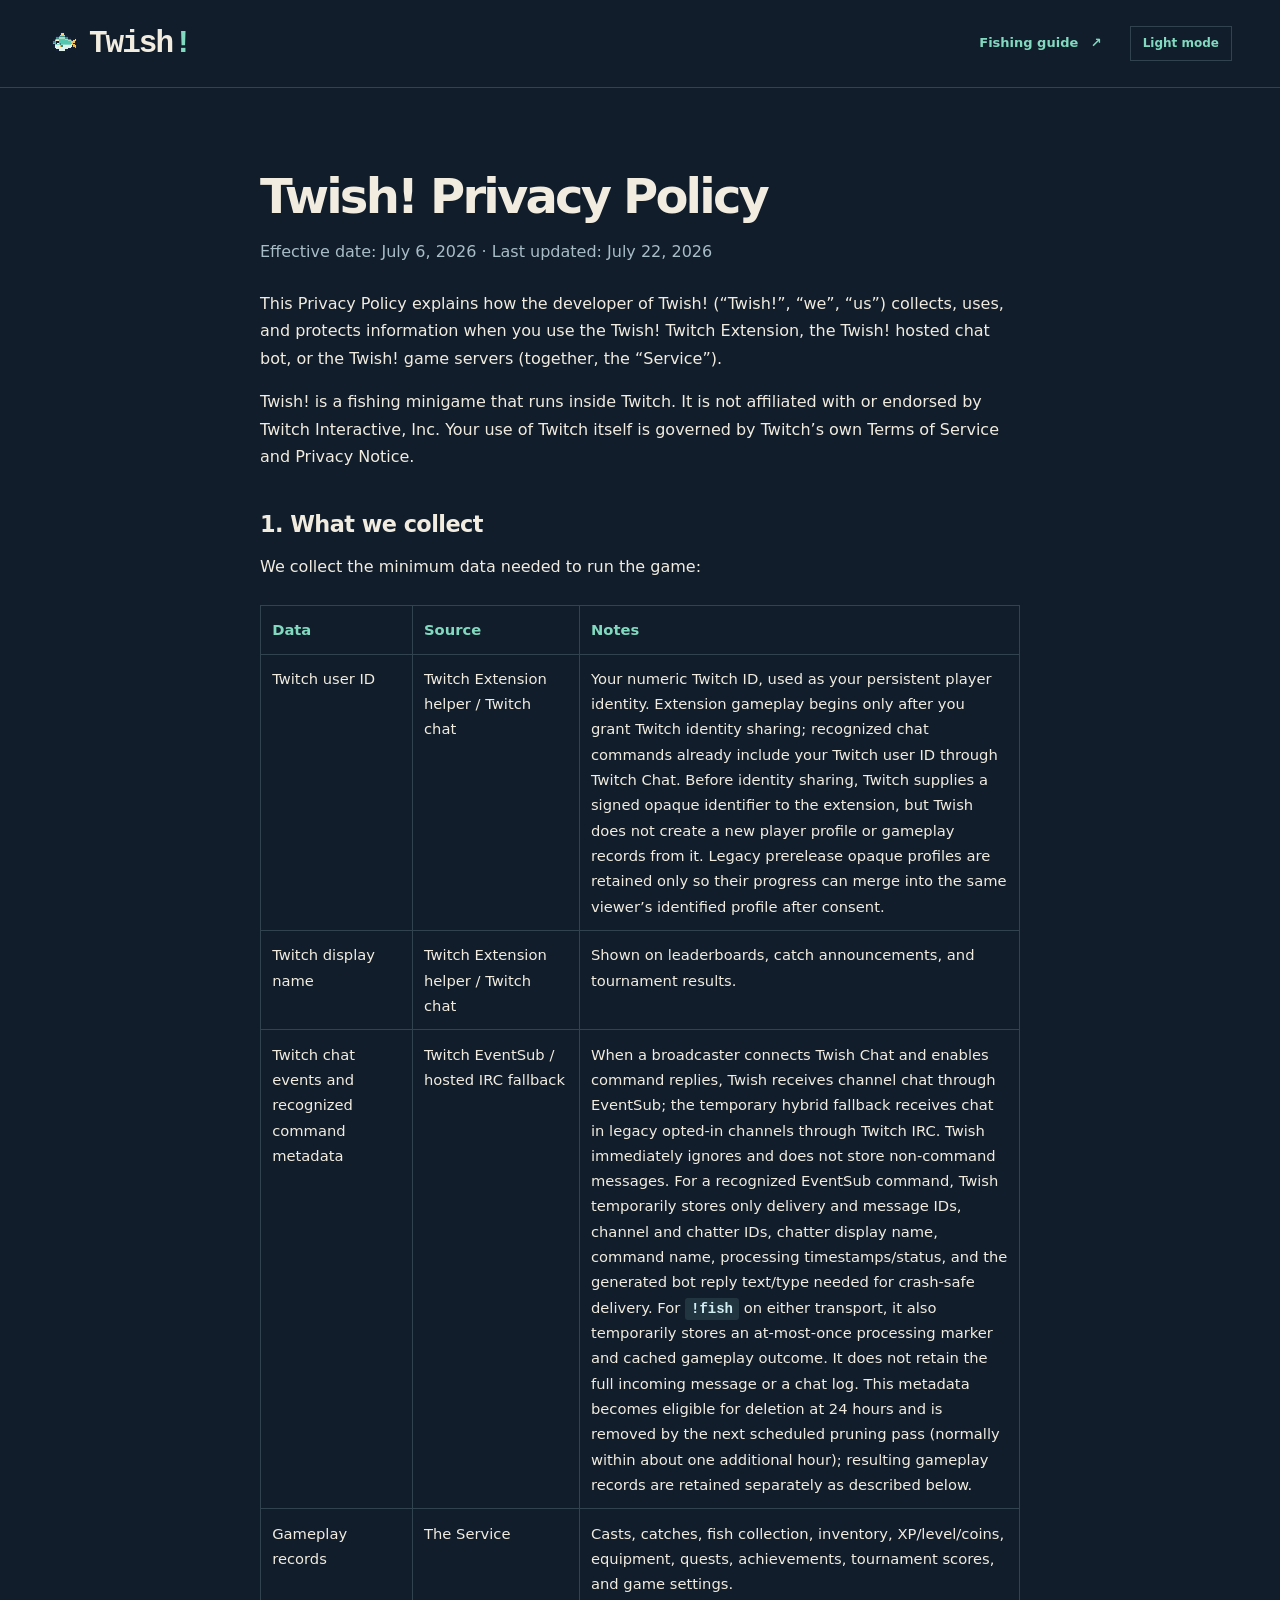
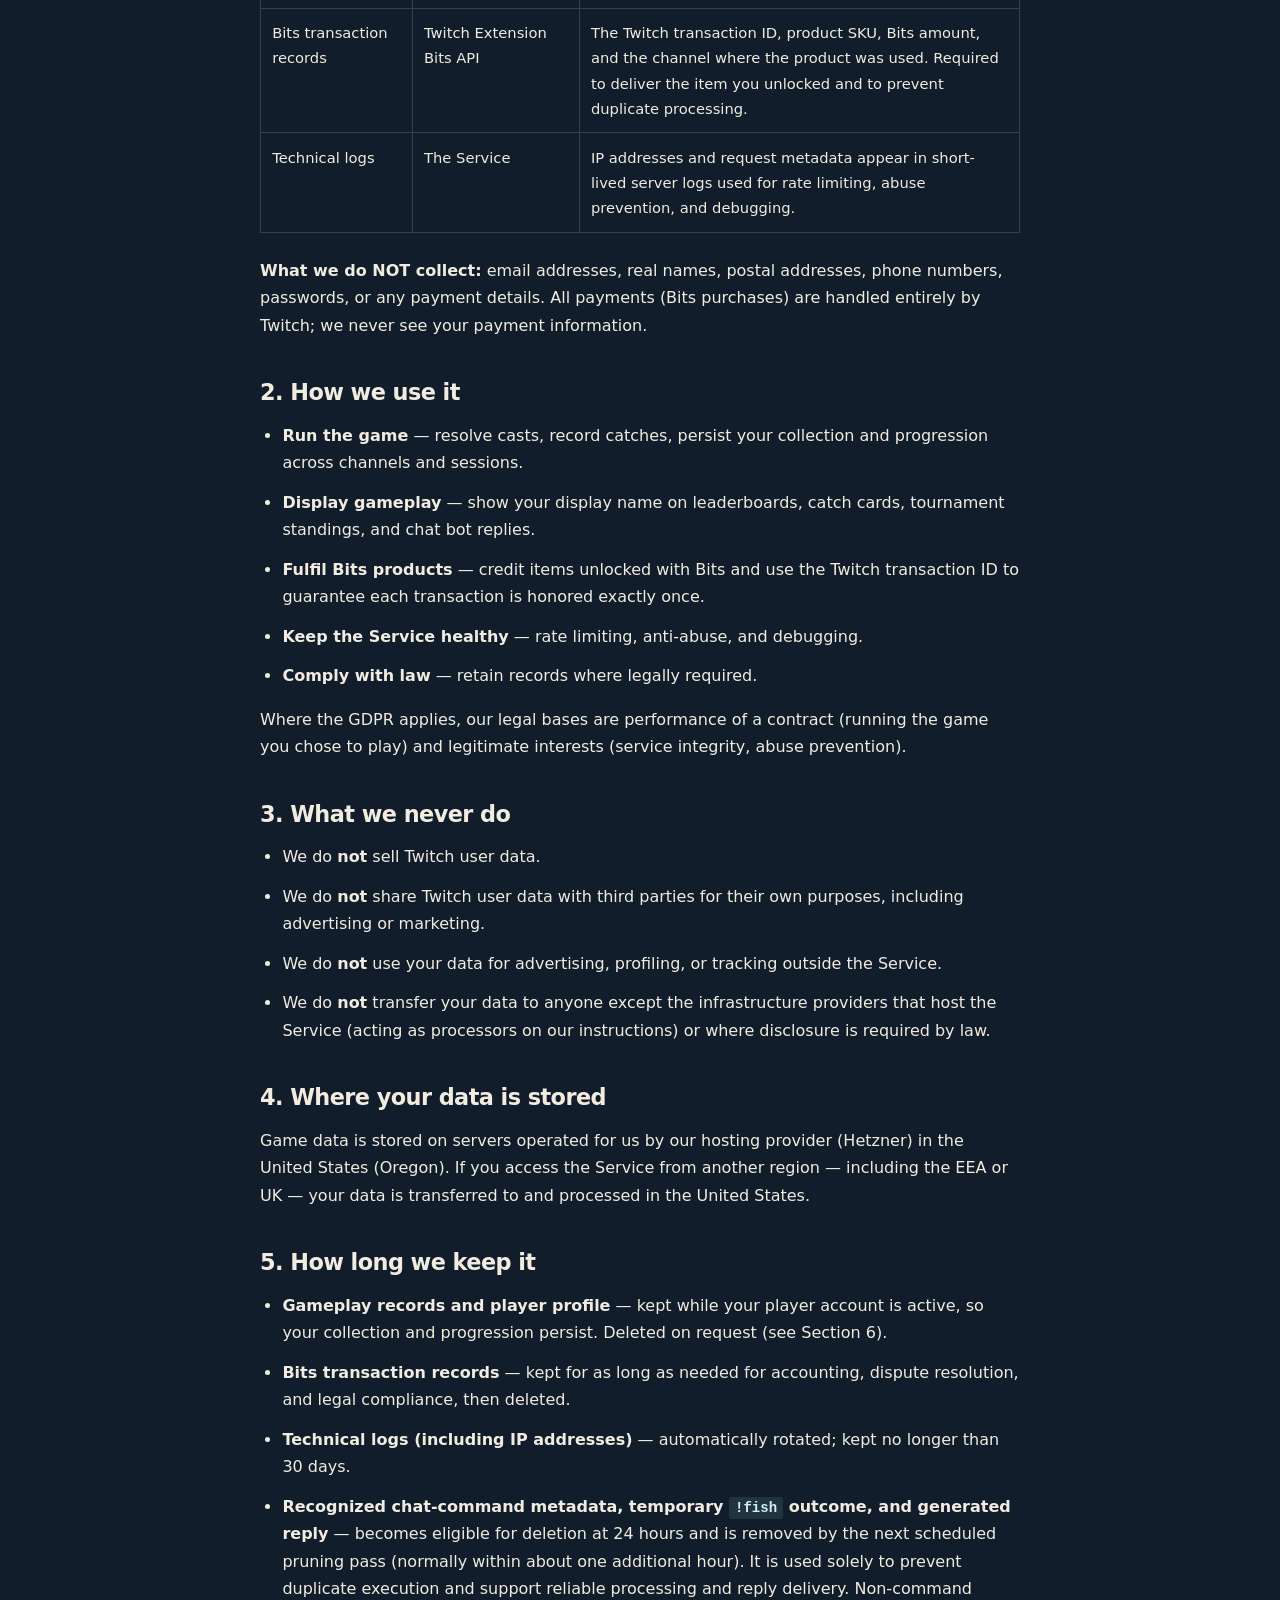
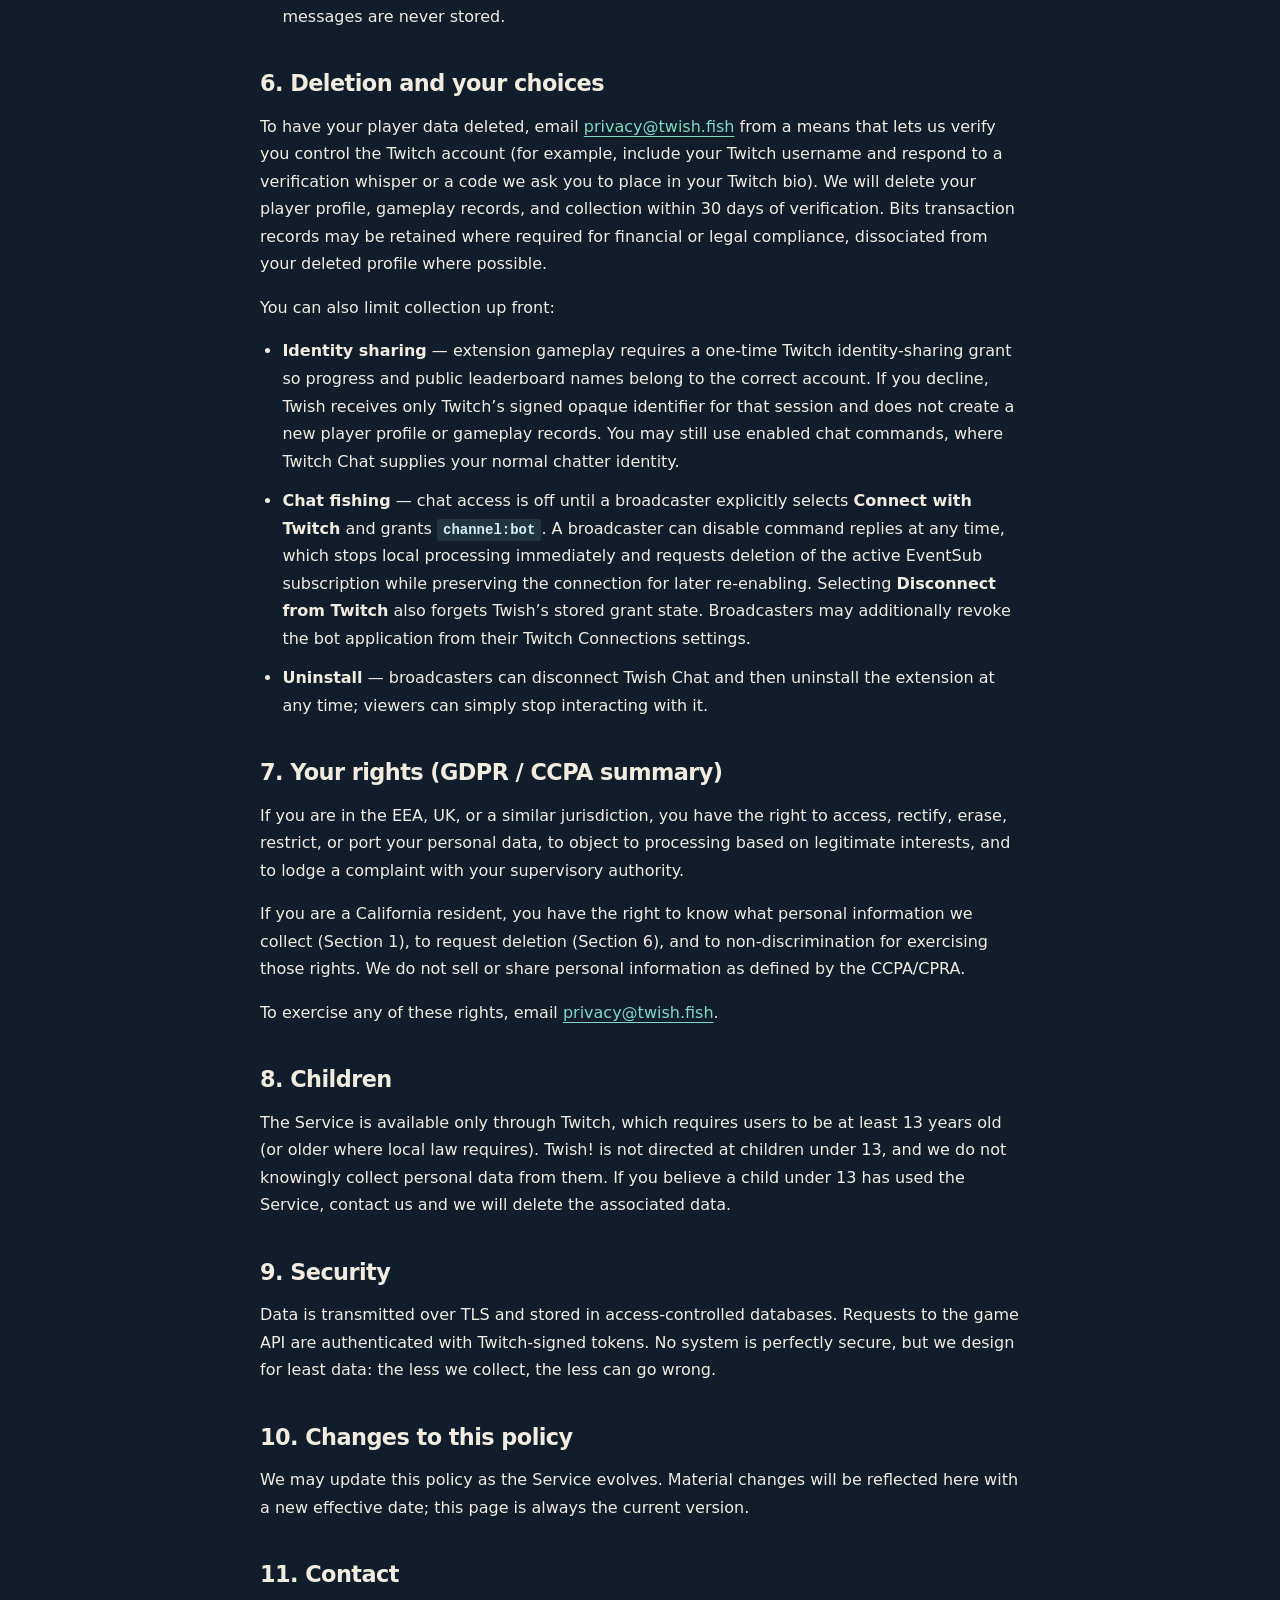
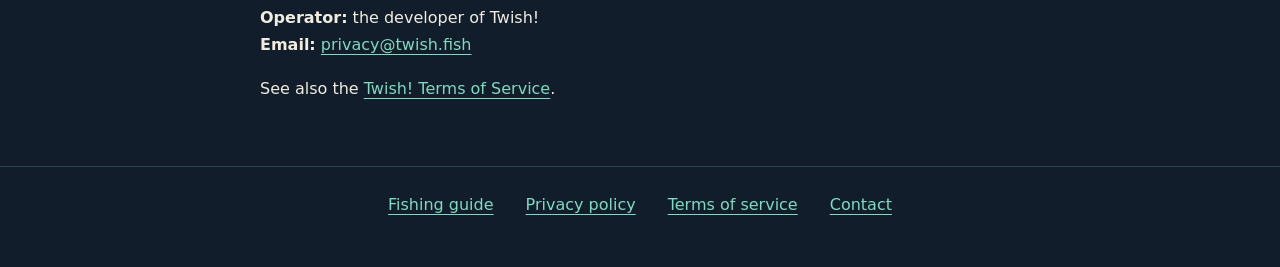
==== privacy/index.html @ ab714093 "Host privacy and terms on the public website" ====
<!doctype html>
<html lang="en">
<head>
  <meta charset="utf-8">
  <meta name="viewport" content="width=device-width,initial-scale=1">
  <title>Privacy Policy — Twish!</title>
  <meta name="description" content="How Twish handles player data, retention, identity sharing, and privacy requests.">
  <meta name="theme-color" content="#17213a">
  <link rel="canonical" href="https://twish.fish/privacy/">
  <link rel="icon" type="image/png" href="/assets/icons/player_24.png">
  <script src="/theme.js"></script>
  <link rel="stylesheet" href="/style.css">
  <link rel="stylesheet" href="/legal.css">
  <script src="/guide.js" defer></script>
</head>
<body>
  <a class="skip-link" href="#policy">Skip to the policy</a>
  <header class="site-header">
    <a class="wordmark" href="/" aria-label="Twish home"><img src="/assets/icons/player_24.png" width="32" height="32" alt="">Twish<span>!</span></a>
    <a class="header-link" href="/">Fishing guide <span aria-hidden="true">↗</span></a>
    <button class="theme-toggle" type="button" aria-label="Switch to light mode" hidden>Light mode</button>
  </header>
  <main id="policy" class="legal-content">
    <h1>Twish! Privacy Policy</h1>
<p class="meta">Effective date: July 6, 2026 &middot; Last updated: July 22, 2026</p>
<p>This Privacy Policy explains how the developer of Twish! (&ldquo;Twish!&rdquo;, &ldquo;we&rdquo;, &ldquo;us&rdquo;) collects, uses, and protects information when you use the Twish! Twitch Extension, the Twish! hosted chat bot, or the Twish! game servers (together, the &ldquo;Service&rdquo;).</p>
<p>Twish! is a fishing minigame that runs inside Twitch. It is not affiliated with or endorsed by Twitch Interactive, Inc. Your use of Twitch itself is governed by Twitch&rsquo;s own Terms of Service and Privacy Notice.</p>

<h2>1. What we collect</h2>
<p>We collect the minimum data needed to run the game:</p>
<div class="legal-table" role="region" aria-label="Data collected by Twish" tabindex="0"><table>
<tr><th>Data</th><th>Source</th><th>Notes</th></tr>
<tr><td>Twitch user ID</td><td>Twitch Extension helper / Twitch chat</td><td>Your numeric Twitch ID, used as your persistent player identity. Extension gameplay begins only after you grant Twitch identity sharing; recognized chat commands already include your Twitch user ID through Twitch Chat. Before identity sharing, Twitch supplies a signed opaque identifier to the extension, but Twish does not create a new player profile or gameplay records from it. Legacy prerelease opaque profiles are retained only so their progress can merge into the same viewer&rsquo;s identified profile after consent.</td></tr>
<tr><td>Twitch display name</td><td>Twitch Extension helper / Twitch chat</td><td>Shown on leaderboards, catch announcements, and tournament results.</td></tr>
<tr><td>Twitch chat events and recognized command metadata</td><td>Twitch EventSub / hosted IRC fallback</td><td>When a broadcaster connects Twish Chat and enables command replies, Twish receives channel chat through EventSub; the temporary hybrid fallback receives chat in legacy opted-in channels through Twitch IRC. Twish immediately ignores and does not store non-command messages. For a recognized EventSub command, Twish temporarily stores only delivery and message IDs, channel and chatter IDs, chatter display name, command name, processing timestamps/status, and the generated bot reply text/type needed for crash-safe delivery. For <code>!fish</code> on either transport, it also temporarily stores an at-most-once processing marker and cached gameplay outcome. It does not retain the full incoming message or a chat log. This metadata becomes eligible for deletion at 24 hours and is removed by the next scheduled pruning pass (normally within about one additional hour); resulting gameplay records are retained separately as described below.</td></tr>
<tr><td>Gameplay records</td><td>The Service</td><td>Casts, catches, fish collection, inventory, XP/level/coins, equipment, quests, achievements, tournament scores, and game settings.</td></tr>
<tr><td>Bits transaction records</td><td>Twitch Extension Bits API</td><td>The Twitch transaction ID, product SKU, Bits amount, and the channel where the product was used. Required to deliver the item you unlocked and to prevent duplicate processing.</td></tr>
<tr><td>Technical logs</td><td>The Service</td><td>IP addresses and request metadata appear in short-lived server logs used for rate limiting, abuse prevention, and debugging.</td></tr>
</table></div>
<p><strong>What we do NOT collect:</strong> email addresses, real names, postal addresses, phone numbers, passwords, or any payment details. All payments (Bits purchases) are handled entirely by Twitch; we never see your payment information.</p>

<h2>2. How we use it</h2>
<ul>
<li><strong>Run the game</strong> &mdash; resolve casts, record catches, persist your collection and progression across channels and sessions.</li>
<li><strong>Display gameplay</strong> &mdash; show your display name on leaderboards, catch cards, tournament standings, and chat bot replies.</li>
<li><strong>Fulfil Bits products</strong> &mdash; credit items unlocked with Bits and use the Twitch transaction ID to guarantee each transaction is honored exactly once.</li>
<li><strong>Keep the Service healthy</strong> &mdash; rate limiting, anti-abuse, and debugging.</li>
<li><strong>Comply with law</strong> &mdash; retain records where legally required.</li>
</ul>
<p>Where the GDPR applies, our legal bases are performance of a contract (running the game you chose to play) and legitimate interests (service integrity, abuse prevention).</p>

<h2>3. What we never do</h2>
<ul>
<li>We do <strong>not</strong> sell Twitch user data.</li>
<li>We do <strong>not</strong> share Twitch user data with third parties for their own purposes, including advertising or marketing.</li>
<li>We do <strong>not</strong> use your data for advertising, profiling, or tracking outside the Service.</li>
<li>We do <strong>not</strong> transfer your data to anyone except the infrastructure providers that host the Service (acting as processors on our instructions) or where disclosure is required by law.</li>
</ul>

<h2>4. Where your data is stored</h2>
<p>Game data is stored on servers operated for us by our hosting provider (Hetzner) in the United States (Oregon). If you access the Service from another region &mdash; including the EEA or UK &mdash; your data is transferred to and processed in the United States.</p>

<h2>5. How long we keep it</h2>
<ul>
<li><strong>Gameplay records and player profile</strong> &mdash; kept while your player account is active, so your collection and progression persist. Deleted on request (see Section 6).</li>
<li><strong>Bits transaction records</strong> &mdash; kept for as long as needed for accounting, dispute resolution, and legal compliance, then deleted.</li>
<li><strong>Technical logs (including IP addresses)</strong> &mdash; automatically rotated; kept no longer than 30 days.</li>
<li><strong>Recognized chat-command metadata, temporary <code>!fish</code> outcome, and generated reply</strong> &mdash; becomes eligible for deletion at 24 hours and is removed by the next scheduled pruning pass (normally within about one additional hour). It is used solely to prevent duplicate execution and support reliable processing and reply delivery. Non-command messages are never stored.</li>
</ul>

<h2>6. Deletion and your choices</h2>
<p>To have your player data deleted, email <a href="mailto:privacy@twish.fish">privacy@twish.fish</a> from a means that lets us verify you control the Twitch account (for example, include your Twitch username and respond to a verification whisper or a code we ask you to place in your Twitch bio). We will delete your player profile, gameplay records, and collection within 30 days of verification. Bits transaction records may be retained where required for financial or legal compliance, dissociated from your deleted profile where possible.</p>
<p>You can also limit collection up front:</p>
<ul>
<li><strong>Identity sharing</strong> &mdash; extension gameplay requires a one-time Twitch identity-sharing grant so progress and public leaderboard names belong to the correct account. If you decline, Twish receives only Twitch&rsquo;s signed opaque identifier for that session and does not create a new player profile or gameplay records. You may still use enabled chat commands, where Twitch Chat supplies your normal chatter identity.</li>
<li><strong>Chat fishing</strong> &mdash; chat access is off until a broadcaster explicitly selects <strong>Connect with Twitch</strong> and grants <code>channel:bot</code>. A broadcaster can disable command replies at any time, which stops local processing immediately and requests deletion of the active EventSub subscription while preserving the connection for later re-enabling. Selecting <strong>Disconnect from Twitch</strong> also forgets Twish&rsquo;s stored grant state. Broadcasters may additionally revoke the bot application from their Twitch Connections settings.</li>
<li><strong>Uninstall</strong> &mdash; broadcasters can disconnect Twish Chat and then uninstall the extension at any time; viewers can simply stop interacting with it.</li>
</ul>

<h2>7. Your rights (GDPR / CCPA summary)</h2>
<p>If you are in the EEA, UK, or a similar jurisdiction, you have the right to access, rectify, erase, restrict, or port your personal data, to object to processing based on legitimate interests, and to lodge a complaint with your supervisory authority.</p>
<p>If you are a California resident, you have the right to know what personal information we collect (Section 1), to request deletion (Section 6), and to non-discrimination for exercising those rights. We do not sell or share personal information as defined by the CCPA/CPRA.</p>
<p>To exercise any of these rights, email <a href="mailto:privacy@twish.fish">privacy@twish.fish</a>.</p>

<h2>8. Children</h2>
<p>The Service is available only through Twitch, which requires users to be at least 13 years old (or older where local law requires). Twish! is not directed at children under 13, and we do not knowingly collect personal data from them. If you believe a child under 13 has used the Service, contact us and we will delete the associated data.</p>

<h2>9. Security</h2>
<p>Data is transmitted over TLS and stored in access-controlled databases. Requests to the game API are authenticated with Twitch-signed tokens. No system is perfectly secure, but we design for least data: the less we collect, the less can go wrong.</p>

<h2>10. Changes to this policy</h2>
<p>We may update this policy as the Service evolves. Material changes will be reflected here with a new effective date; this page is always the current version.</p>

<h2>11. Contact</h2>
<p><strong>Operator:</strong> the developer of Twish!<br>
<strong>Email:</strong> <a href="mailto:privacy@twish.fish">privacy@twish.fish</a></p>
<p>See also the <a href="/terms/">Twish! Terms of Service</a>.</p>

  </main>
  <footer class="legal-footer"><nav aria-label="Site links"><a href="/">Fishing guide</a><a href="/privacy/">Privacy policy</a><a href="/terms/">Terms of service</a><a href="mailto:support@twish.fish">Contact</a></nav></footer>
</body>
</html>
---- style.css ----
@font-face {
  font-family: GuideSans;
  src: local("Inter"), local("Aptos"), local("Segoe UI");
  font-display: swap;
}
:root {
  color-scheme: light;
  --ink: #17213a;
  --muted: #526472;
  --paper: #f8f5ed;
  --line: #d6ded7;
  --teal: #287878;
  --mint: #54c7b0;
  --gold: #f1c45c;
  --cream: #fff3d5;
  --violet: #62428f;
  scroll-behavior: smooth;
  scroll-padding-top: 100px;
}
* {
  box-sizing: border-box;
}
body {
  margin: 0;
  background: var(--paper);
  color: var(--ink);
  font-family: GuideSans, system-ui, -apple-system, BlinkMacSystemFont, "Segoe UI", sans-serif;
  font-size: 16px;
  line-height: 1.72;
  -webkit-font-smoothing: antialiased;
}
a {
  color: var(--teal);
  text-underline-offset: 4px;
}
a:hover {
  color: var(--ink);
}
a:focus-visible,
summary:focus-visible {
  outline: 3px solid var(--violet);
  outline-offset: 5px;
}
img {
  max-width: 100%;
  height: auto;
}
.pixel {
  image-rendering: pixelated;
}
h1,
h2,
h3,
p,
figure,
dl {
  margin: 0;
}
p + p {
  margin-top: 16px;
}
h1,
h2,
h3 {
  line-height: 1.18;
  text-wrap: balance;
}
h2 {
  font-size: 31px;
  letter-spacing: -1px;
  font-weight: 750;
}
h3 {
  font-size: 19px;
  letter-spacing: -0.25px;
  margin-bottom: 10px;
}
strong {
  font-weight: 700;
}
code {
  font:
    600 14px ui-monospace,
    SFMono-Regular,
    Consolas,
    monospace;
  color: var(--ink);
  background: #e9ede6;
  padding: 3px 6px;
  border-radius: 3px;
}
.skip-link {
  position: fixed;
  z-index: 10;
  left: 16px;
  top: -80px;
  background: var(--cream);
  padding: 12px;
}
.skip-link:focus {
  top: 12px;
}
.site-header {
  height: 88px;
  max-width: 1280px;
  margin: auto;
  padding: 0 48px;
  display: flex;
  align-items: center;
  gap: 28px;
  border-bottom: 1px solid var(--line);
}
.wordmark {
  font:
    900 31px / 1 ui-monospace,
    SFMono-Regular,
    Consolas,
    monospace;
  letter-spacing: -2px;
  text-decoration: none;
  color: var(--ink);
  display: inline-flex;
  align-items: center;
  gap: 9px;
}
.wordmark img {
  image-rendering: pixelated;
}
.wordmark span {
  color: var(--teal);
  margin-left: -7px;
}
.header-label {
  font-size: 13px;
  letter-spacing: 0.04em;
  color: var(--muted);
  border-left: 1px solid var(--line);
  padding-left: 28px;
}
.header-link {
  margin-left: auto;
  font-size: 13px;
  font-weight: 650;
  text-decoration: none;
}
.header-link span {
  margin-left: 8px;
}
.intro {
  max-width: 1280px;
  margin: auto;
  display: grid;
  grid-template-columns: 1.1fr 1fr;
  align-items: center;
  gap: 50px;
  padding: 76px 48px 78px;
}
.eyebrow {
  text-transform: uppercase;
  font:
    700 10px / 1.4 ui-monospace,
    SFMono-Regular,
    Consolas,
    monospace;
  letter-spacing: 2px;
  color: var(--teal);
}
h1 {
  font-size: clamp(42px, 4.6vw, 64px);
  font-weight: 780;
  letter-spacing: -2.8px;
  line-height: 1.07;
  margin: 19px 0 23px;
}
h1 span {
  color: var(--teal);
}
.lede {
  font-size: 17px;
  line-height: 1.7;
  color: var(--muted);
  max-width: 440px;
}
.start-link {
  display: inline-flex;
  align-items: center;
  gap: 35px;
  background: var(--ink);
  color: var(--cream);
  padding: 12px 18px;
  text-decoration: none;
  font-size: 14px;
  font-weight: 650;
  margin-top: 26px;
  border-bottom: 3px solid var(--teal);
}
.start-link:hover {
  background: var(--teal);
  color: white;
}
.opening-scene {
  position: relative;
  background: var(--ink);
  padding: 8px;
  box-shadow: 10px 10px 0 #e1e4d7;
}
.scene {
  display: block;
  width: 100%;
  aspect-ratio: 120 / 68;
  object-fit: cover;
}
.scene-caption {
  display: flex;
  justify-content: space-between;
  padding: 11px 8px 3px;
  color: var(--cream);
  font:
    11px / 1.5 ui-monospace,
    SFMono-Regular,
    Consolas,
    monospace;
}
.scene-caption > span:last-child {
  color: #a9c6c7;
}
.tiny-dot {
  display: inline-block;
  width: 6px;
  height: 6px;
  background: var(--mint);
  margin-right: 8px;
}
.fish-sprite {
  display: inline-block;
  flex: none;
  width: 72px;
  height: 72px;
  background-image: var(--fish);
  background-size: 216px 72px;
  background-position: 0 0;
  background-repeat: no-repeat;
  image-rendering: pixelated;
}
.scene-fish {
  position: absolute;
  right: 18%;
  bottom: 47px;
  filter: drop-shadow(0 3px 0 #17213a60);
}
.guide-layout {
  max-width: 1280px;
  display: grid;
  grid-template-columns: 212px minmax(0, 1fr);
  gap: 64px;
  padding: 0 48px;
  margin: auto;
}
.contents {
  align-self: start;
  position: sticky;
  top: 38px;
  padding-top: 4px;
}
.contents ol,
.mobile-contents ol {
  padding: 0;
  margin: 20px 0 0;
  list-style: none;
  counter-reset: chapter;
}
.contents li,
.mobile-contents li {
  counter-increment: chapter;
}
.contents a,
.mobile-contents a {
  display: flex;
  align-items: center;
  text-decoration: none;
  color: var(--muted);
  font-size: 13px;
  line-height: 1.4;
  padding: 10px 0;
}
.contents a:before,
.mobile-contents a:before {
  content: counter(chapter, decimal-leading-zero);
  font:
    11px ui-monospace,
    SFMono-Regular,
    Consolas,
    monospace;
  color: #7c8d91;
  margin-right: 14px;
}
.contents a:hover,
.contents a[aria-current] {
  color: var(--teal);
  font-weight: 650;
}
.contents-note {
  margin-top: 26px;
  padding-top: 24px;
  border-top: 1px solid var(--line);
  display: flex;
  align-items: center;
  gap: 12px;
}
.contents-note p {
  font-size: 11px;
  line-height: 1.7;
  color: var(--muted);
}
.mobile-contents {
  display: none;
}
.chapter {
  border-top: 1px solid var(--line);
  padding: 34px 0 60px;
}
.chapter-heading {
  display: flex;
  align-items: center;
  gap: 16px;
  margin-bottom: 24px;
}
.chapter-number {
  font:
    12px / 1 ui-monospace,
    SFMono-Regular,
    Consolas,
    monospace;
  color: var(--teal);
  align-self: center;
}
.reading-time {
  font-size: 11px;
  color: var(--muted);
  white-space: nowrap;
  margin-left: auto;
}
.chapter > h3 {
  margin-top: 30px;
}
.chapter > p {
  margin-bottom: 18px;
}
.cast-steps {
  list-style: none;
  padding: 0;
  margin: 27px 0 36px;
  border-top: 1px solid var(--line);
}
.cast-steps li {
  display: grid;
  grid-template-columns: 28px minmax(0, 1fr) 80px;
  gap: 16px;
  align-items: center;
  padding: 23px 0;
  border-bottom: 1px solid var(--line);
}
.cast-steps p {
  font-size: 15px;
  color: var(--muted);
  line-height: 1.6;
}
.cast-steps h3 {
  font-size: 18px;
  margin-bottom: 6px;
}
.step-number {
  font:
    700 14px / 26px ui-monospace,
    SFMono-Regular,
    Consolas,
    monospace;
  background: #e7eee3;
  color: var(--teal);
  text-align: center;
  width: 26px;
  height: 26px;
  align-self: start;
}
.cast-steps img {
  justify-self: center;
}
.meter-explainer {
  display: grid;
  grid-template-columns: 200px minmax(0, 1fr);
  gap: 28px;
  background: var(--ink);
  color: var(--cream);
  padding: 32px;
  margin: 28px 0;
}
.meter-explainer .eyebrow {
  color: var(--mint);
  margin-bottom: 12px;
}
.meter-explainer p {
  font-size: 14px;
  color: #d2dfe0;
}
.meter-explainer .small {
  font-size: 11px;
  color: #acbfc8;
}
.meter-picture {
  display: flex;
  align-items: center;
  justify-content: center;
  gap: 20px;
}
.meter-track {
  position: relative;
  display: block;
  width: 44px;
  height: 200px;
  background: #283f53;
  border: 3px solid #5688b9;
  outline: 2px solid #10192a;
  box-shadow: inset 2px 2px 0 #10192a;
}
.meter-zone {
  position: absolute;
  height: 70px;
  left: 3px;
  right: 3px;
  top: 58px;
  background: #54c7b075;
  border-top: 2px solid var(--mint);
  border-bottom: 2px solid var(--mint);
}
.meter-fish {
  position: absolute;
  left: -18px;
  top: 56px;
}
.meter-direction {
  display: flex;
  flex-direction: column;
  gap: 28px;
  font:
    12px ui-monospace,
    SFMono-Regular,
    Consolas,
    monospace;
  color: #a1e5c5;
  white-space: nowrap;
}
.tip {
  border-left: 3px solid var(--teal);
  background: #eaf0e5;
  padding: 18px 22px;
  font-size: 14px;
  margin: 24px 0 0;
}
.tip strong {
  color: #235f60;
}
.collection-strip {
  display: grid;
  grid-template-columns: repeat(4, minmax(0, 1fr));
  gap: 1px;
  background: var(--line);
  border: 1px solid var(--line);
  margin: 28px 0;
}
.specimen {
  background: #f0f0e6;
  padding: 18px 8px;
  text-align: center;
}
.specimen .fish-sprite {
  display: block;
  margin: 0 auto 4px;
}
.specimen h3 {
  font-size: 13px;
  letter-spacing: 0;
  margin: 0 0 3px;
}
.specimen p {
  font:
    10px ui-monospace,
    SFMono-Regular,
    Consolas,
    monospace;
  color: var(--muted);
  text-transform: capitalize;
}
.two-notes {
  display: grid;
  grid-template-columns: 1fr 1fr;
  gap: 30px;
  margin: 26px 0;
}
.two-notes p {
  font-size: 14px;
  color: var(--muted);
}
.gear-upgrade {
  display: grid;
  grid-template-columns: 1fr 30px 1fr;
  align-items: center;
  background: #eeeee3;
  margin: 27px 0;
  text-align: center;
  padding: 21px 12px;
}
.gear-upgrade h3 {
  font-size: 16px;
  margin: 3px 0;
}
.gear-upgrade p {
  font-size: 11px;
  color: var(--muted);
}
.gear-upgrade > span {
  font-size: 25px;
  color: var(--teal);
}
.reference-list,
.command-list {
  margin: 25px 0;
}
.reference-list > div,
.command-list > div {
  display: grid;
  grid-template-columns: 145px minmax(0, 1fr);
  gap: 16px;
  padding: 13px 0;
  border-bottom: 1px solid var(--line);
}
dt {
  font-weight: 650;
  font-size: 14px;
}
dd {
  margin: 0;
  color: var(--muted);
  font-size: 14px;
}
.command-list > div {
  grid-template-columns: 210px minmax(0, 1fr);
}
.command-list code {
  font-size: 13px;
}
.location-gallery {
  display: grid;
  grid-template-columns: repeat(2, minmax(0, 1fr));
  gap: 28px 20px;
  margin: 32px 0;
}
.location img {
  width: 100%;
  aspect-ratio: 120 / 68;
  display: block;
  margin-bottom: 12px;
  image-rendering: pixelated;
  border: 4px solid var(--ink);
}
.location h3 {
  font-size: 15px;
  margin-bottom: 6px;
}
.location p {
  font-size: 12px;
  color: var(--muted);
  line-height: 1.6;
}
.enchant-note {
  display: grid;
  grid-template-columns: 200px minmax(0, 1fr);
  gap: 24px;
  align-items: center;
  margin: 30px 0;
}
.enchant-note img {
  width: 100%;
  border: 4px solid var(--ink);
}
.enchant-note p {
  font-size: 14px;
  color: var(--muted);
}
.plain-steps {
  padding-left: 24px;
  margin: 24px 0;
}
.plain-steps li {
  padding-left: 6px;
  margin: 13px 0;
}
.plain-steps li::marker {
  color: var(--teal);
  font-weight: 700;
}
summary {
  cursor: pointer;
  list-style: none;
  font-weight: 650;
  position: relative;
  padding: 18px 38px 18px 0;
  line-height: 1.5;
}
summary::-webkit-details-marker {
  display: none;
}
summary::after {
  content: "+";
  position: absolute;
  right: 10px;
  top: 17px;
  font-size: 20px;
  color: var(--teal);
  font-weight: 400;
}
details[open] > summary::after {
  content: "−";
}
.catalog {
  border-top: 1px solid var(--line);
  border-bottom: 1px solid var(--line);
  margin: 27px 0;
}
.catalog > summary {
  display: flex;
  gap: 15px;
  align-items: center;
}
.summary-hint {
  font-size: 11px;
  color: var(--muted);
  font-weight: 400;
  margin-left: auto;
}
.product-list {
  border-top: 1px solid var(--line);
}
.product {
  display: grid;
  grid-template-columns: 60px minmax(0, 1fr) 64px;
  gap: 15px;
  padding: 19px 0;
  border-bottom: 1px solid var(--line);
  align-items: start;
}
.product:last-child {
  border-bottom: 0;
}
.product img {
  width: 48px;
  height: 48px;
  margin-top: 2px;
  image-rendering: pixelated;
}
.product h3 {
  font-size: 15px;
  margin-bottom: 6px;
}
.product p {
  font-size: 13px;
  line-height: 1.6;
  color: var(--muted);
}
.product .scope {
  font-size: 10px;
  color: var(--teal);
  font-weight: 650;
  margin-top: 5px;
}
.bits-price {
  font:
    700 17px / 1.2 ui-monospace,
    SFMono-Regular,
    Consolas,
    monospace;
  text-align: right;
}
.bits-price small {
  display: block;
  font:
    10px / 2 system-ui,
    sans-serif;
  color: var(--muted);
}
.feature-line {
  display: flex;
  gap: 24px;
  align-items: center;
  margin: 28px 0;
}
.feature-line img {
  flex: none;
}
.feature-line p {
  font-size: 15px;
}
.help-list {
  border-top: 1px solid var(--line);
  margin: 26px 0;
}
.help-list details {
  border-bottom: 1px solid var(--line);
}
.help-list summary {
  font-size: 15px;
}
.help-list details p {
  font-size: 14px;
  color: var(--muted);
  padding: 0 35px 20px 0;
}
.contact-note {
  background: #eee9d9;
  padding: 24px;
  margin: 32px 0;
}
.contact-note p {
  font-size: 14px;
}
.back-top {
  font-size: 13px;
}
.site-footer {
  border-top: 1px solid var(--line);
  max-width: 1184px;
  margin: 0 auto;
  padding: 32px 0 45px;
  display: flex;
  gap: 35px;
  align-items: center;
}
.site-footer p {
  font-size: 12px;
  line-height: 1.6;
}
.site-footer p span {
  color: var(--muted);
  font-size: 11px;
}
.site-footer nav {
  margin-left: auto;
  display: flex;
  gap: 25px;
  font-size: 12px;
}
.site-footer a:not(.wordmark) {
  color: var(--muted);
}
@media (min-width: 1400px) {
  .chapters {
    max-width: 808px;
  }
  .intro {
    padding-top: 88px;
    padding-bottom: 92px;
  }
}
@media (max-width: 1000px) {
  .site-header {
    padding: 0 28px;
  }
  .intro {
    padding: 55px 28px;
    gap: 32px;
  }
  .guide-layout {
    padding: 0 28px;
    grid-template-columns: 175px minmax(0, 1fr);
    gap: 35px;
  }
  .contents a {
    font-size: 12px;
  }
  .contents-note {
    display: block;
  }
  .contents-note p {
    margin-top: 5px;
  }
  .meter-explainer {
    grid-template-columns: 140px minmax(0, 1fr);
    padding: 25px;
    gap: 20px;
  }
  .meter-picture {
    gap: 12px;
  }
  .site-footer {
    margin: 0 28px;
  }
  h2 {
    font-size: 28px;
  }
  .command-list > div {
    grid-template-columns: 180px minmax(0, 1fr);
  }
}
@media (max-width: 760px) {
  :root {
    scroll-padding-top: 28px;
  }
  .site-header {
    height: 74px;
    padding: 0 22px;
    gap: 14px;
  }
  .wordmark {
    font-size: 27px;
  }
  .wordmark img {
    width: 28px;
    height: 28px;
  }
  .header-label {
    display: none;
  }
  .header-link {
    font-size: 12px;
  }
  .intro {
    grid-template-columns: 1fr;
    padding: 44px 22px 50px;
    gap: 35px;
  }
  .intro-copy {
    max-width: 540px;
  }
  h1 {
    font-size: 48px;
    letter-spacing: -2px;
    margin: 16px 0 20px;
  }
  .lede {
    font-size: 16px;
  }
  .opening-scene {
    max-width: 550px;
    box-shadow: 6px 6px 0 #e1e4d7;
  }
  .guide-layout {
    display: block;
    padding: 0 22px;
  }
  .contents {
    display: none;
  }
  .mobile-contents {
    display: block;
    margin: 0 0 28px;
    border-top: 1px solid var(--line);
    border-bottom: 1px solid var(--line);
  }
  .mobile-contents summary {
    font-size: 14px;
  }
  .mobile-contents ol {
    margin: 0 0 14px;
    columns: 2;
  }
  .mobile-contents a {
    font-size: 12px;
    break-inside: avoid;
  }
  .chapter {
    padding: 30px 0 45px;
  }
  .chapter-heading {
    gap: 12px;
    margin-bottom: 20px;
  }
  .chapter-heading h2 {
    font-size: 26px;
    letter-spacing: -0.7px;
  }
  .reading-time {
    display: none;
  }
  .cast-steps li {
    grid-template-columns: 25px minmax(0, 1fr) 50px;
    gap: 12px;
  }
  .cast-steps img {
    width: 48px;
    height: 48px;
  }
  .cast-steps .fish-sprite {
    width: 48px;
    height: 48px;
    background-size: 144px 48px;
  }
  .cast-steps p {
    font-size: 14px;
  }
  .meter-explainer {
    grid-template-columns: 120px minmax(0, 1fr);
    padding: 23px 18px;
    gap: 18px;
  }
  .meter-track {
    height: 180px;
  }
  .meter-direction {
    font-size: 10px;
  }
  .collection-strip {
    grid-template-columns: repeat(2, minmax(0, 1fr));
  }
  .two-notes {
    gap: 20px;
  }
  .two-notes h3 {
    font-size: 17px;
  }
  .reference-list > div {
    grid-template-columns: 115px minmax(0, 1fr);
    gap: 12px;
  }
  .command-list > div {
    grid-template-columns: 1fr;
    gap: 6px;
  }
  .location-gallery {
    gap: 22px 14px;
  }
  .location img {
    border-width: 3px;
  }
  .enchant-note {
    grid-template-columns: 150px minmax(0, 1fr);
    gap: 18px;
  }
  .enchant-note h3 {
    font-size: 17px;
  }
  .enchant-note p {
    font-size: 13px;
  }
  .product {
    grid-template-columns: 48px minmax(0, 1fr) 48px;
    gap: 11px;
  }
  .catalog > summary {
    display: block;
  }
  .summary-hint {
    display: block;
    margin-top: 4px;
  }
  .site-footer {
    margin: 0 22px;
    gap: 24px;
    flex-wrap: wrap;
    padding-bottom: 32px;
  }
  .site-footer nav {
    margin-left: 0;
    width: 100%;
  }
}
@media (max-width: 420px) {
  h1 {
    font-size: 42px;
  }
  .meter-explainer {
    grid-template-columns: 1fr;
  }
  .meter-picture {
    height: 190px;
    gap: 25px;
  }
  .meter-direction {
    font-size: 12px;
  }
  .two-notes {
    grid-template-columns: 1fr;
  }
  .enchant-note {
    grid-template-columns: 1fr;
  }
  .enchant-note img {
    width: 240px;
  }
  .mobile-contents ol {
    columns: 1;
  }
  .chapter-heading h2 {
    font-size: 24px;
  }
  .gear-upgrade p {
    font-size: 10px;
  }
  .location h3 {
    font-size: 13px;
  }
  .location p {
    font-size: 11px;
  }
  .tip {
    padding: 16px;
  }
  .feature-line {
    gap: 14px;
  }
  .feature-line img {
    width: 48px;
    height: 48px;
  }
}
@media (prefers-reduced-motion: reduce) {
  :root {
    scroll-behavior: auto;
  }
}
@media print {
  body {
    background: white;
    font-size: 11pt;
  }
  .site-header,
  .contents,
  .mobile-contents,
  .start-link,
  .back-top,
  .site-footer nav {
    display: none;
  }
  .intro {
    padding: 0 0 24px;
    gap: 25px;
  }
  h1 {
    font-size: 30pt;
  }
  .guide-layout {
    display: block;
    padding: 0;
  }
  .chapter {
    padding: 20px 0;
    break-inside: auto;
  }
  .chapter-heading {
    break-after: avoid;
  }
  .cast-steps li,
  .product,
  .location {
    break-inside: avoid;
  }
  .meter-explainer {
    background: #eee;
    color: var(--ink);
  }
  .meter-explainer p {
    color: var(--ink);
  }
  .site-footer {
    margin: 0;
  }
  .help-list details p,
  .catalog .product-list {
    display: block !important;
  }
  a {
    color: var(--ink);
  }
}
/* Dark by default, including when JavaScript is unavailable. Light is opt-in. */
.theme-toggle {
  font-weight: 600;
  line-height: 1.2;
  font-size: 12px;
  font-family: inherit;
  color: var(--teal);
  background: transparent;
  border: 1px solid var(--line);
  padding: 9px 12px;
  cursor: pointer;
  white-space: nowrap;
}
.theme-toggle[hidden] {
  display: none;
}
.theme-toggle:hover {
  background: #28787818;
}
.theme-toggle:focus-visible {
  outline: 3px solid var(--violet);
  outline-offset: 4px;
}
html:not([data-theme="light"]) {
  color-scheme: dark;
  --ink: #f1ecdf;
  --muted: #a8bdc7;
  --paper: #111d2b;
  --line: #31434f;
  --teal: #81d9bf;
  --mint: #54c7b0;
  --violet: #c2a0f4;
}
html:not([data-theme="light"]) .opening-scene {
  background: #17213a;
  box-shadow: 10px 10px 0 #223643;
}
html:not([data-theme="light"]) .start-link {
  background: #54c7b0;
  color: #102b32;
  border-color: #a1e5c5;
}
html:not([data-theme="light"]) .start-link:hover {
  background: #a1e5c5;
  color: #102b32;
}
html:not([data-theme="light"]) .meter-explainer {
  background: #172b3b;
  border: 1px solid #314b59;
}
html:not([data-theme="light"]) .step-number,
html:not([data-theme="light"]) .tip {
  background: #1a3539;
}
html:not([data-theme="light"]) .tip strong {
  color: #a1e5c5;
}
html:not([data-theme="light"]) .specimen {
  background: #1b2b39;
}
html:not([data-theme="light"]) .gear-upgrade {
  background: #1b2b39;
}
html:not([data-theme="light"]) .location img,
html:not([data-theme="light"]) .enchant-note img {
  border-color: #314757;
}
html:not([data-theme="light"]) .contact-note {
  background: #293335;
  border-left: 3px solid #bca56e;
}
html:not([data-theme="light"]) code {
  color: #d2eff4;
  background: #213541;
}
html:not([data-theme="light"]) .contents a:before,
html:not([data-theme="light"]) .mobile-contents a:before {
  color: #93aab7;
}
html:not([data-theme="light"]) .skip-link {
  background: #17213a;
  color: #a1e5c5;
}
@media (max-width: 760px) {
  .site-header {
    gap: 12px;
  }
  .theme-toggle {
    padding: 8px;
    font-size: 11px;
  }
  .header-link {
    font-size: 11px;
  }
  .header-link span {
    display: none;
  }
  html:not([data-theme="light"]) .opening-scene {
    box-shadow: 6px 6px 0 #223643;
  }
}
@media (max-width: 370px) {
  .site-header {
    padding: 0 16px;
  }
  .wordmark {
    font-size: 24px;
    gap: 6px;
  }
  .wordmark img {
    width: 24px;
    height: 24px;
  }
  .header-link {
    font-size: 10px;
  }
}
@media print {
  .theme-toggle {
    display: none;
  }
  html:not([data-theme="light"]) {
    color-scheme: light;
    --ink: #17213a;
    --muted: #526472;
    --paper: white;
    --line: #c6cec6;
    --teal: #287878;
  }
  html:not([data-theme="light"]) .meter-explainer,
  html:not([data-theme="light"]) .tip,
  html:not([data-theme="light"]) .specimen,
  html:not([data-theme="light"]) .gear-upgrade,
  html:not([data-theme="light"]) .contact-note {
    background: #eee;
    color: #17213a;
  }
}
.spoiler-warning {
  display: flex;
  gap: 20px;
  background: #eee9d9;
  border: 1px solid #baa56b;
  border-left: 4px solid #b97732;
  padding: 25px;
  margin: 0 0 40px;
}
.spoiler-mark {
  flex: none;
  width: 28px;
  height: 28px;
  color: #684c1d;
  border: 2px solid #b97732;
  text-align: center;
  font:
    800 19px / 24px ui-monospace,
    monospace;
}
.spoiler-warning .eyebrow {
  color: #745325;
  margin-bottom: 10px;
}
.spoiler-warning h2 {
  font-size: 23px;
  letter-spacing: -0.5px;
  margin-bottom: 12px;
}
.spoiler-warning p:not(.eyebrow) {
  font-size: 14px;
}
.spoiler-shortcuts {
  display: flex;
  gap: 22px;
  flex-wrap: wrap;
  margin-top: 17px;
  font-size: 12px;
}
.spoiler-shortcuts a {
  font-weight: 650;
}
html:not([data-theme="light"]) .spoiler-warning {
  background: #2b2c29;
  border-color: #76613a;
  border-left-color: #f1c45c;
}
html:not([data-theme="light"]) .spoiler-warning .eyebrow,
html:not([data-theme="light"]) .spoiler-mark {
  color: #ffe7a0;
}
html:not([data-theme="light"]) .spoiler-mark {
  border-color: #bca56e;
}
@media (max-width: 420px) {
  .spoiler-warning {
    gap: 14px;
    padding: 20px 16px;
  }
  .spoiler-warning h2 {
    font-size: 21px;
  }
  .spoiler-mark {
    width: 23px;
    height: 23px;
    font-size: 16px;
    line-height: 19px;
  }
}
@media print {
  html:not([data-theme="light"]) .spoiler-warning {
    background: #eee;
    color: #17213a;
  }
}
---- legal.css ----
.legal-content {
  max-width: 50rem;
  margin: 0 auto;
  padding: 4rem 1.25rem;
  overflow-wrap: anywhere;
}
.legal-content h1 { font-size: clamp(2rem, 5vw, 3rem); margin-bottom: 1rem; }
.legal-content h2 { font-size: 1.4rem; margin: 2.5rem 0 1rem; letter-spacing: -.025em; }
.legal-content .meta { color: var(--muted); margin-bottom: 1.5rem; }
.legal-content ul { padding-left: 1.4rem; }
.legal-content li + li { margin-top: .75rem; }
.legal-table { overflow-x: auto; margin: 1.5rem 0; }
.legal-table:focus-visible { outline: 3px solid var(--teal); outline-offset: 3px; }
.legal-content table { width: 100%; min-width: 34rem; border-collapse: collapse; font-size: .92rem; }
.legal-content th, .legal-content td { border: 1px solid var(--line); padding: .7rem; text-align: left; vertical-align: top; }
.legal-content th { color: var(--teal); }
.legal-content th:first-child { width: 20%; }
.legal-content th:nth-child(2) { width: 22%; }
.legal-footer { padding: 1.5rem 1.25rem 3rem; border-top: 1px solid var(--line); }
.legal-footer nav { display: flex; flex-wrap: wrap; justify-content: center; gap: .75rem 2rem; }
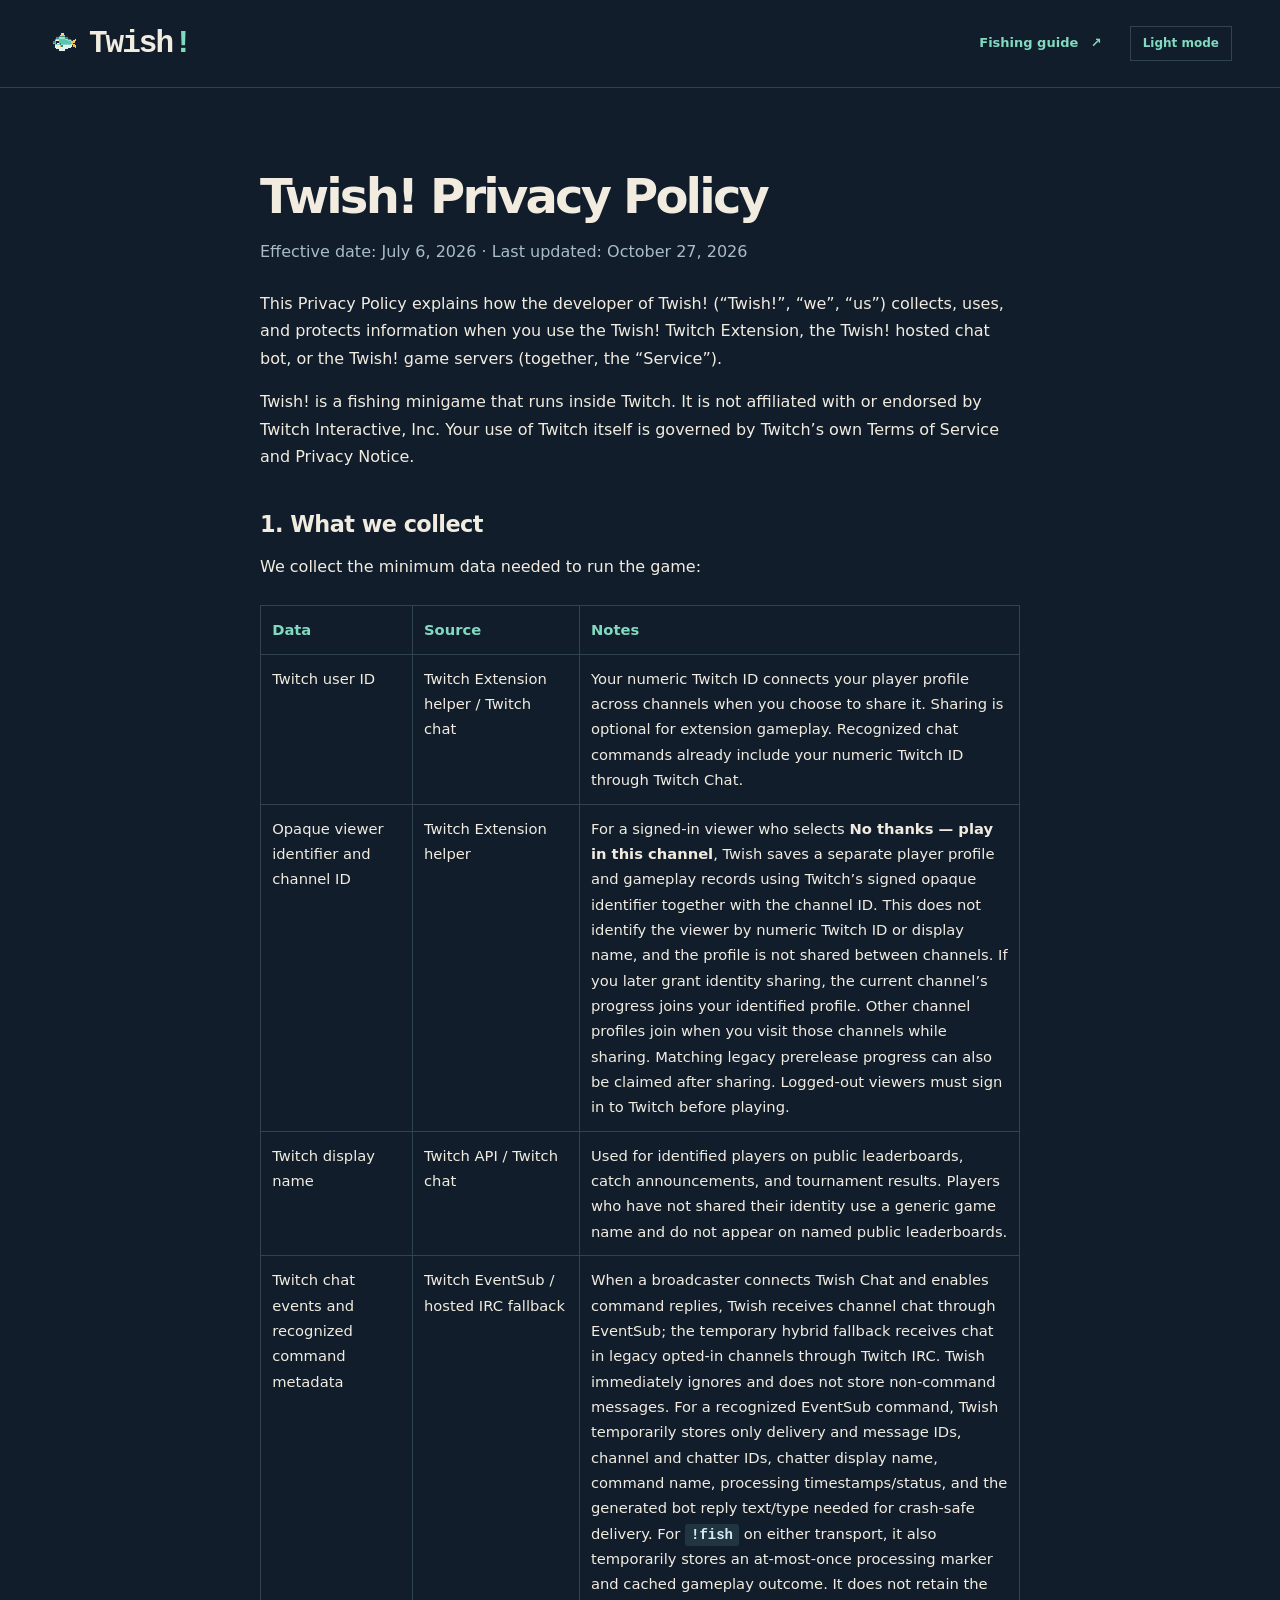
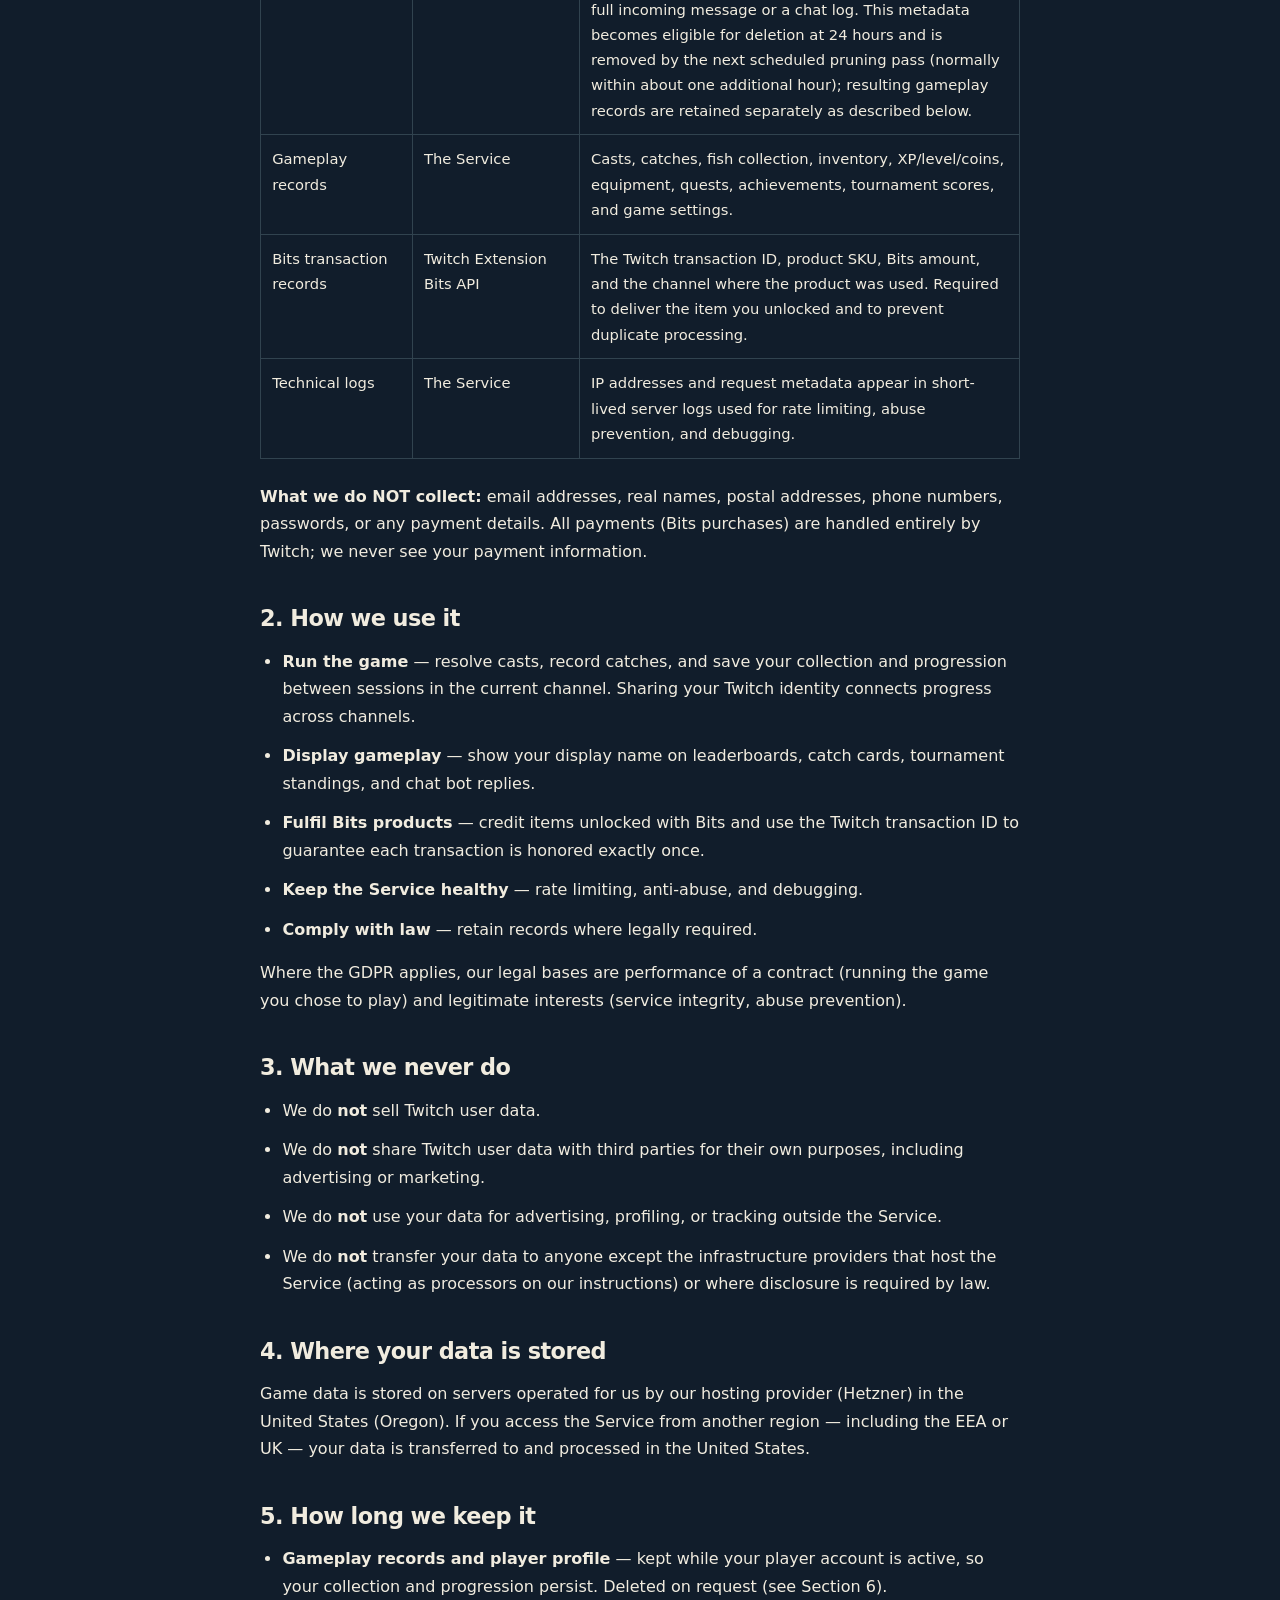
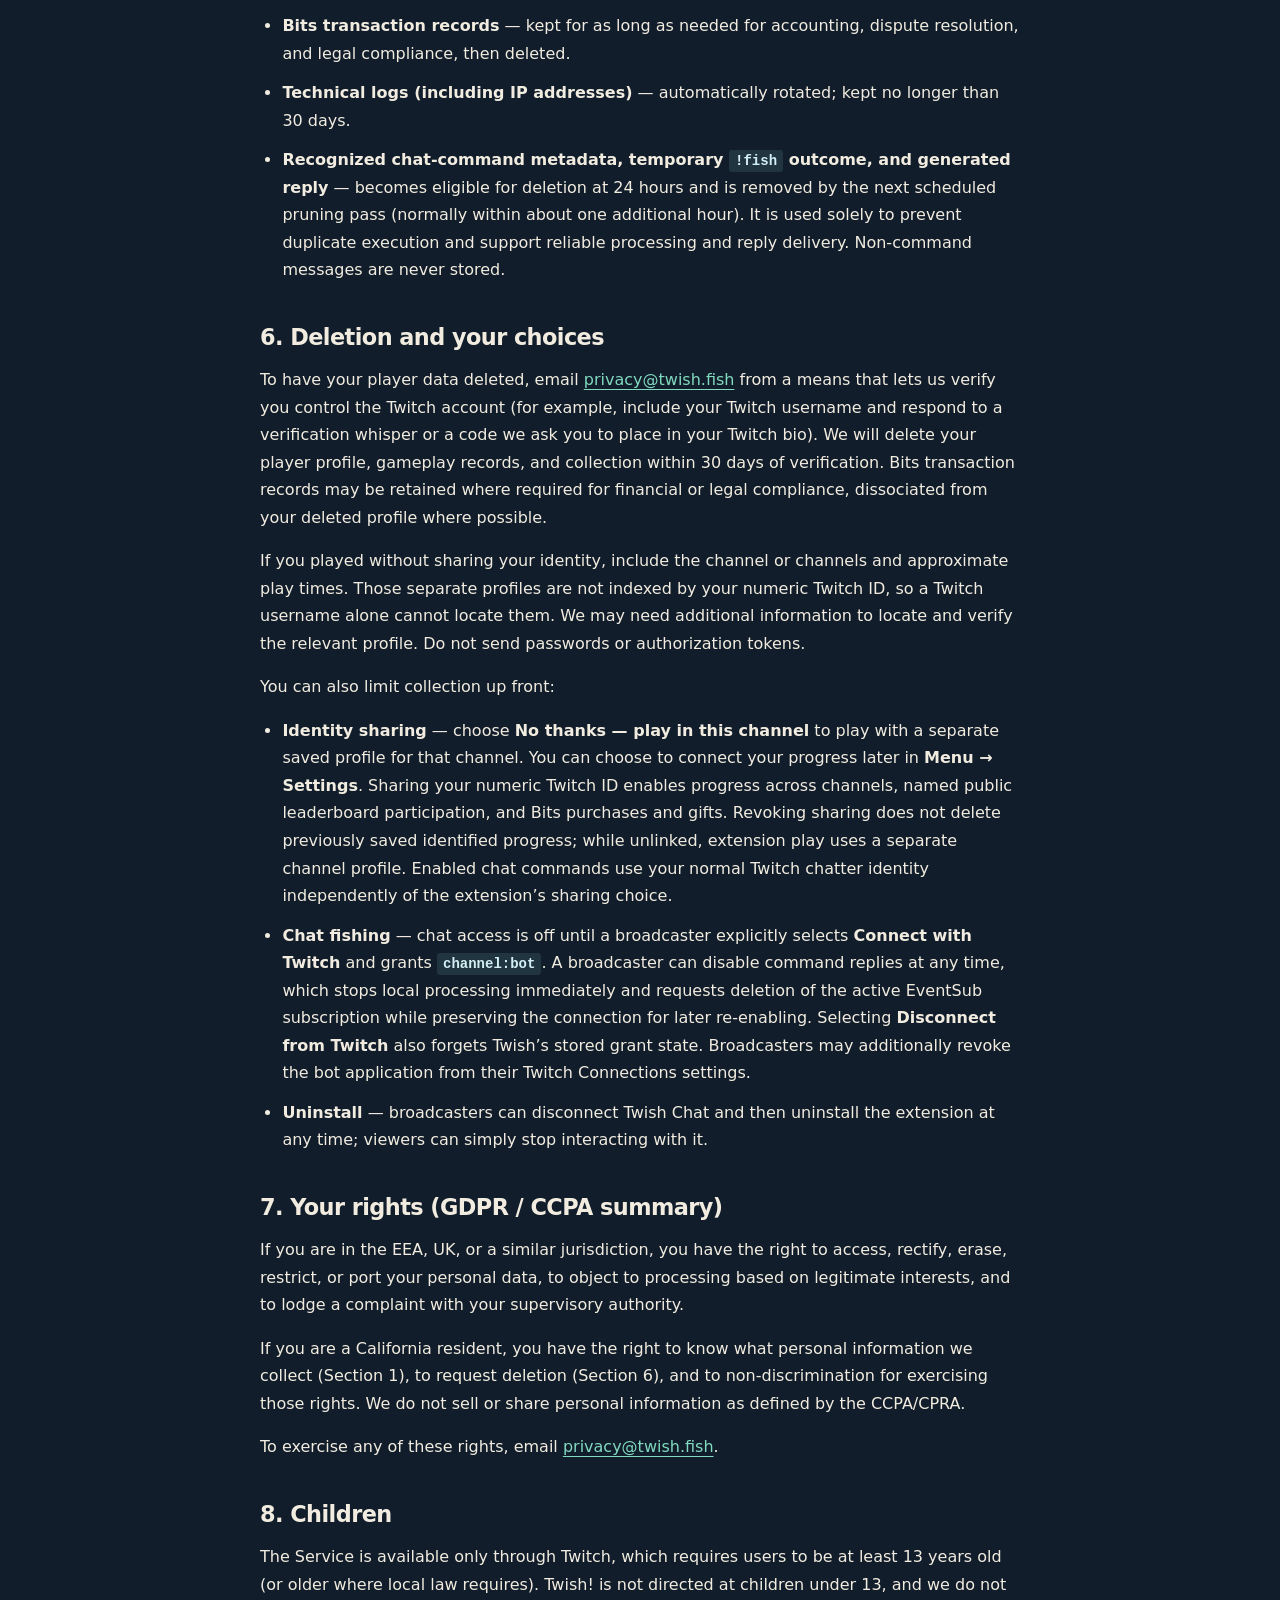
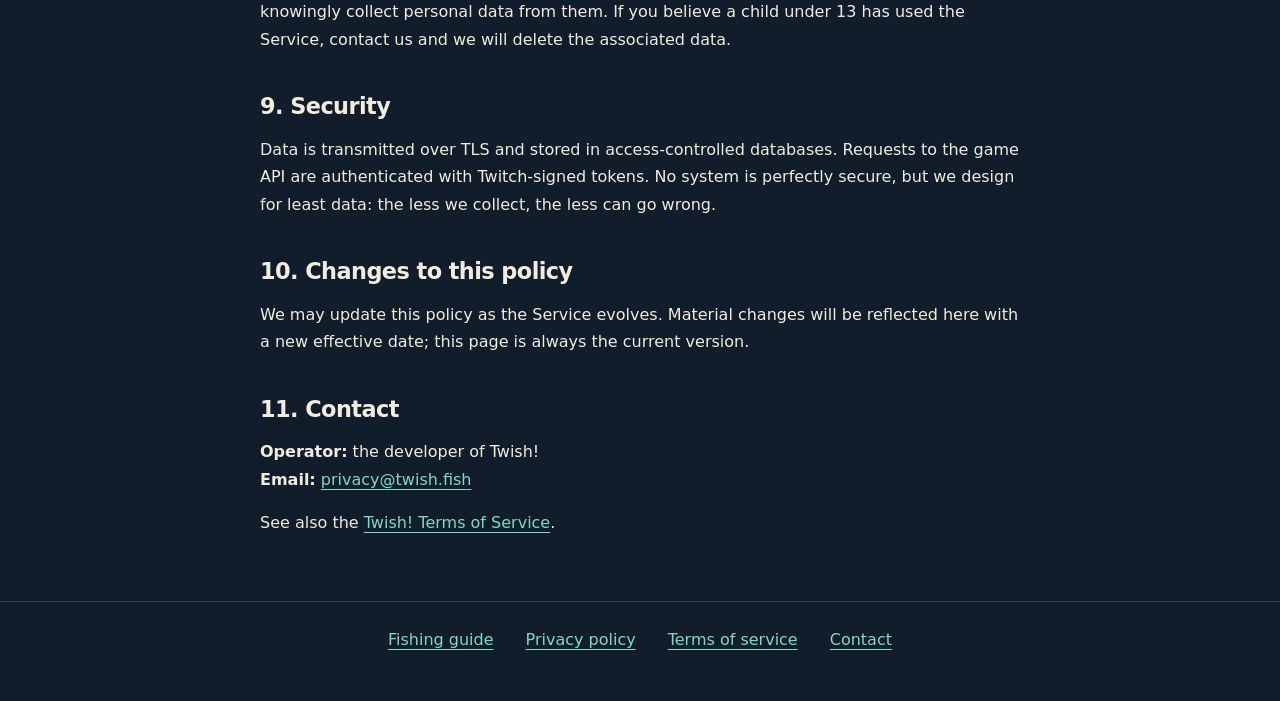
==== commit 868112ac: "Explain optional identity sharing and channel-only progress" ====
--- a/privacy/index.html
+++ b/privacy/index.html
@@ -22,7 +22,7 @@
   </header>
   <main id="policy" class="legal-content">
     <h1>Twish! Privacy Policy</h1>
-<p class="meta">Effective date: July 6, 2026 &middot; Last updated: July 22, 2026</p>
+<p class="meta">Effective date: July 6, 2026 &middot; Last updated: October 27, 2026</p>
 <p>This Privacy Policy explains how the developer of Twish! (&ldquo;Twish!&rdquo;, &ldquo;we&rdquo;, &ldquo;us&rdquo;) collects, uses, and protects information when you use the Twish! Twitch Extension, the Twish! hosted chat bot, or the Twish! game servers (together, the &ldquo;Service&rdquo;).</p>
 <p>Twish! is a fishing minigame that runs inside Twitch. It is not affiliated with or endorsed by Twitch Interactive, Inc. Your use of Twitch itself is governed by Twitch&rsquo;s own Terms of Service and Privacy Notice.</p>
 
@@ -30,8 +30,9 @@
 <p>We collect the minimum data needed to run the game:</p>
 <div class="legal-table" role="region" aria-label="Data collected by Twish" tabindex="0"><table>
 <tr><th>Data</th><th>Source</th><th>Notes</th></tr>
-<tr><td>Twitch user ID</td><td>Twitch Extension helper / Twitch chat</td><td>Your numeric Twitch ID, used as your persistent player identity. Extension gameplay begins only after you grant Twitch identity sharing; recognized chat commands already include your Twitch user ID through Twitch Chat. Before identity sharing, Twitch supplies a signed opaque identifier to the extension, but Twish does not create a new player profile or gameplay records from it. Legacy prerelease opaque profiles are retained only so their progress can merge into the same viewer&rsquo;s identified profile after consent.</td></tr>
-<tr><td>Twitch display name</td><td>Twitch Extension helper / Twitch chat</td><td>Shown on leaderboards, catch announcements, and tournament results.</td></tr>
+<tr><td>Twitch user ID</td><td>Twitch Extension helper / Twitch chat</td><td>Your numeric Twitch ID connects your player profile across channels when you choose to share it. Sharing is optional for extension gameplay. Recognized chat commands already include your numeric Twitch ID through Twitch Chat.</td></tr>
+<tr><td>Opaque viewer identifier and channel ID</td><td>Twitch Extension helper</td><td>For a signed-in viewer who selects <strong>No thanks &mdash; play in this channel</strong>, Twish saves a separate player profile and gameplay records using Twitch&rsquo;s signed opaque identifier together with the channel ID. This does not identify the viewer by numeric Twitch ID or display name, and the profile is not shared between channels. If you later grant identity sharing, the current channel&rsquo;s progress joins your identified profile. Other channel profiles join when you visit those channels while sharing. Matching legacy prerelease progress can also be claimed after sharing. Logged-out viewers must sign in to Twitch before playing.</td></tr>
+<tr><td>Twitch display name</td><td>Twitch API / Twitch chat</td><td>Used for identified players on public leaderboards, catch announcements, and tournament results. Players who have not shared their identity use a generic game name and do not appear on named public leaderboards.</td></tr>
 <tr><td>Twitch chat events and recognized command metadata</td><td>Twitch EventSub / hosted IRC fallback</td><td>When a broadcaster connects Twish Chat and enables command replies, Twish receives channel chat through EventSub; the temporary hybrid fallback receives chat in legacy opted-in channels through Twitch IRC. Twish immediately ignores and does not store non-command messages. For a recognized EventSub command, Twish temporarily stores only delivery and message IDs, channel and chatter IDs, chatter display name, command name, processing timestamps/status, and the generated bot reply text/type needed for crash-safe delivery. For <code>!fish</code> on either transport, it also temporarily stores an at-most-once processing marker and cached gameplay outcome. It does not retain the full incoming message or a chat log. This metadata becomes eligible for deletion at 24 hours and is removed by the next scheduled pruning pass (normally within about one additional hour); resulting gameplay records are retained separately as described below.</td></tr>
 <tr><td>Gameplay records</td><td>The Service</td><td>Casts, catches, fish collection, inventory, XP/level/coins, equipment, quests, achievements, tournament scores, and game settings.</td></tr>
 <tr><td>Bits transaction records</td><td>Twitch Extension Bits API</td><td>The Twitch transaction ID, product SKU, Bits amount, and the channel where the product was used. Required to deliver the item you unlocked and to prevent duplicate processing.</td></tr>
@@ -41,7 +42,7 @@
 
 <h2>2. How we use it</h2>
 <ul>
-<li><strong>Run the game</strong> &mdash; resolve casts, record catches, persist your collection and progression across channels and sessions.</li>
+<li><strong>Run the game</strong> &mdash; resolve casts, record catches, and save your collection and progression between sessions in the current channel. Sharing your Twitch identity connects progress across channels.</li>
 <li><strong>Display gameplay</strong> &mdash; show your display name on leaderboards, catch cards, tournament standings, and chat bot replies.</li>
 <li><strong>Fulfil Bits products</strong> &mdash; credit items unlocked with Bits and use the Twitch transaction ID to guarantee each transaction is honored exactly once.</li>
 <li><strong>Keep the Service healthy</strong> &mdash; rate limiting, anti-abuse, and debugging.</li>
@@ -70,9 +71,10 @@
 
 <h2>6. Deletion and your choices</h2>
 <p>To have your player data deleted, email <a href="mailto:privacy@twish.fish">privacy@twish.fish</a> from a means that lets us verify you control the Twitch account (for example, include your Twitch username and respond to a verification whisper or a code we ask you to place in your Twitch bio). We will delete your player profile, gameplay records, and collection within 30 days of verification. Bits transaction records may be retained where required for financial or legal compliance, dissociated from your deleted profile where possible.</p>
+<p>If you played without sharing your identity, include the channel or channels and approximate play times. Those separate profiles are not indexed by your numeric Twitch ID, so a Twitch username alone cannot locate them. We may need additional information to locate and verify the relevant profile. Do not send passwords or authorization tokens.</p>
 <p>You can also limit collection up front:</p>
 <ul>
-<li><strong>Identity sharing</strong> &mdash; extension gameplay requires a one-time Twitch identity-sharing grant so progress and public leaderboard names belong to the correct account. If you decline, Twish receives only Twitch&rsquo;s signed opaque identifier for that session and does not create a new player profile or gameplay records. You may still use enabled chat commands, where Twitch Chat supplies your normal chatter identity.</li>
+<li><strong>Identity sharing</strong> &mdash; choose <strong>No thanks &mdash; play in this channel</strong> to play with a separate saved profile for that channel. You can choose to connect your progress later in <strong>Menu → Settings</strong>. Sharing your numeric Twitch ID enables progress across channels, named public leaderboard participation, and Bits purchases and gifts. Revoking sharing does not delete previously saved identified progress; while unlinked, extension play uses a separate channel profile. Enabled chat commands use your normal Twitch chatter identity independently of the extension&rsquo;s sharing choice.</li>
 <li><strong>Chat fishing</strong> &mdash; chat access is off until a broadcaster explicitly selects <strong>Connect with Twitch</strong> and grants <code>channel:bot</code>. A broadcaster can disable command replies at any time, which stops local processing immediately and requests deletion of the active EventSub subscription while preserving the connection for later re-enabling. Selecting <strong>Disconnect from Twitch</strong> also forgets Twish&rsquo;s stored grant state. Broadcasters may additionally revoke the bot application from their Twitch Connections settings.</li>
 <li><strong>Uninstall</strong> &mdash; broadcasters can disconnect Twish Chat and then uninstall the extension at any time; viewers can simply stop interacting with it.</li>
 </ul>
--- a/style.css
+++ b/style.css
@@ -412,6 +412,18 @@
   justify-content: center;
   gap: 20px;
 }
+.mystery-fish {
+  display: grid;
+  place-items: center;
+  width: 48px;
+  height: 48px;
+  flex-shrink: 0;
+  color: #f3fff4;
+  background: #315365;
+  box-shadow: inset 0 0 0 3px #9ecccc;
+  font: 700 30px/1 ui-monospace, monospace;
+  clip-path: polygon(12% 0, 88% 0, 88% 12%, 100% 12%, 100% 88%, 88% 88%, 88% 100%, 12% 100%, 12% 88%, 0 88%, 0 12%, 12% 12%);
+}
 .meter-track {
   position: relative;
   display: block;
@@ -436,6 +448,10 @@
   position: absolute;
   left: -18px;
   top: 56px;
+}
+.meter-fish.mystery-fish {
+  left: -5px;
+  top: 69px;
 }
 .meter-direction {
   display: flex;
--- a/legal.css
+++ b/legal.css
@@ -4,17 +4,62 @@
   padding: 4rem 1.25rem;
   overflow-wrap: anywhere;
 }
-.legal-content h1 { font-size: clamp(2rem, 5vw, 3rem); margin-bottom: 1rem; }
-.legal-content h2 { font-size: 1.4rem; margin: 2.5rem 0 1rem; letter-spacing: -.025em; }
-.legal-content .meta { color: var(--muted); margin-bottom: 1.5rem; }
-.legal-content ul { padding-left: 1.4rem; }
-.legal-content li + li { margin-top: .75rem; }
-.legal-table { overflow-x: auto; margin: 1.5rem 0; }
-.legal-table:focus-visible { outline: 3px solid var(--teal); outline-offset: 3px; }
-.legal-content table { width: 100%; min-width: 34rem; border-collapse: collapse; font-size: .92rem; }
-.legal-content th, .legal-content td { border: 1px solid var(--line); padding: .7rem; text-align: left; vertical-align: top; }
-.legal-content th { color: var(--teal); }
-.legal-content th:first-child { width: 20%; }
-.legal-content th:nth-child(2) { width: 22%; }
-.legal-footer { padding: 1.5rem 1.25rem 3rem; border-top: 1px solid var(--line); }
-.legal-footer nav { display: flex; flex-wrap: wrap; justify-content: center; gap: .75rem 2rem; }
+.legal-content h1 {
+  font-size: clamp(2rem, 5vw, 3rem);
+  margin-bottom: 1rem;
+}
+.legal-content h2 {
+  font-size: 1.4rem;
+  margin: 2.5rem 0 1rem;
+  letter-spacing: -0.025em;
+}
+.legal-content .meta {
+  color: var(--muted);
+  margin-bottom: 1.5rem;
+}
+.legal-content ul {
+  padding-left: 1.4rem;
+}
+.legal-content li + li {
+  margin-top: 0.75rem;
+}
+.legal-table {
+  overflow-x: auto;
+  margin: 1.5rem 0;
+}
+.legal-table:focus-visible {
+  outline: 3px solid var(--teal);
+  outline-offset: 3px;
+}
+.legal-content table {
+  width: 100%;
+  min-width: 34rem;
+  border-collapse: collapse;
+  font-size: 0.92rem;
+}
+.legal-content th,
+.legal-content td {
+  border: 1px solid var(--line);
+  padding: 0.7rem;
+  text-align: left;
+  vertical-align: top;
+}
+.legal-content th {
+  color: var(--teal);
+}
+.legal-content th:first-child {
+  width: 20%;
+}
+.legal-content th:nth-child(2) {
+  width: 22%;
+}
+.legal-footer {
+  padding: 1.5rem 1.25rem 3rem;
+  border-top: 1px solid var(--line);
+}
+.legal-footer nav {
+  display: flex;
+  flex-wrap: wrap;
+  justify-content: center;
+  gap: 0.75rem 2rem;
+}
